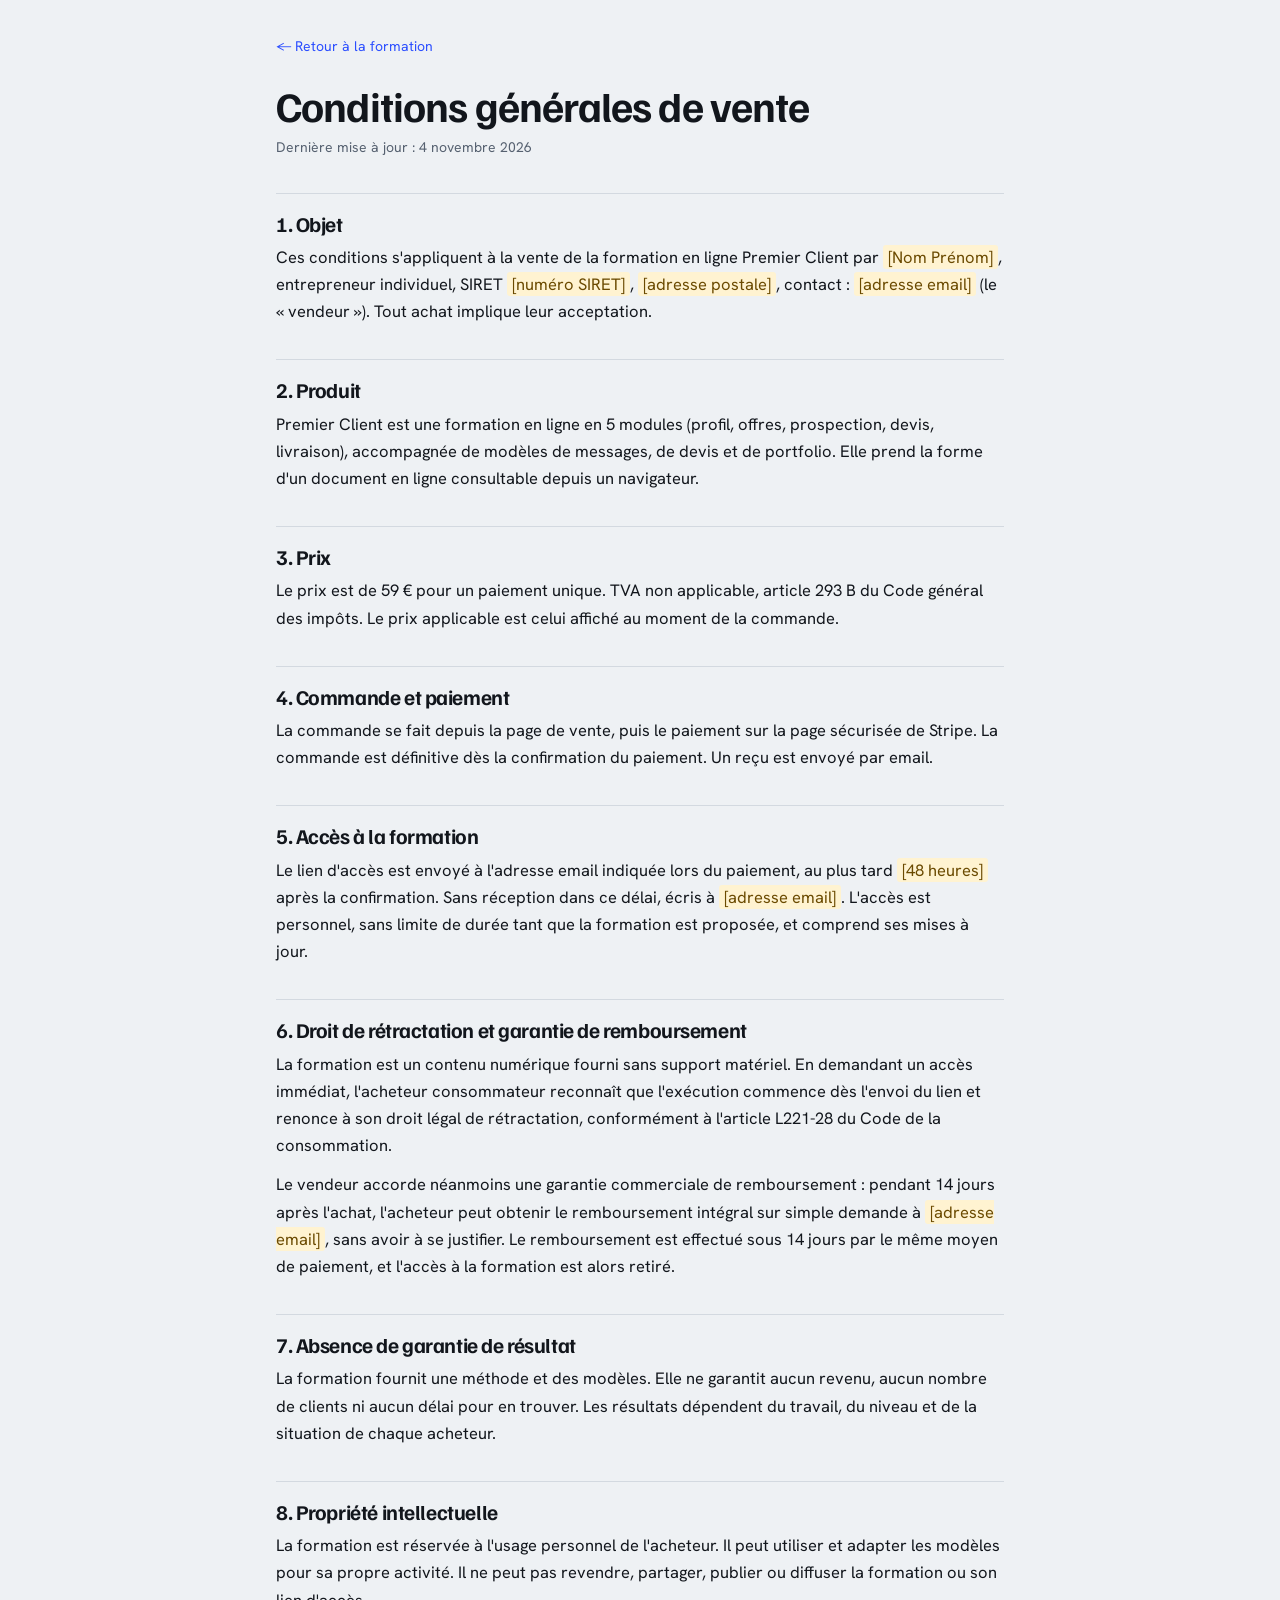
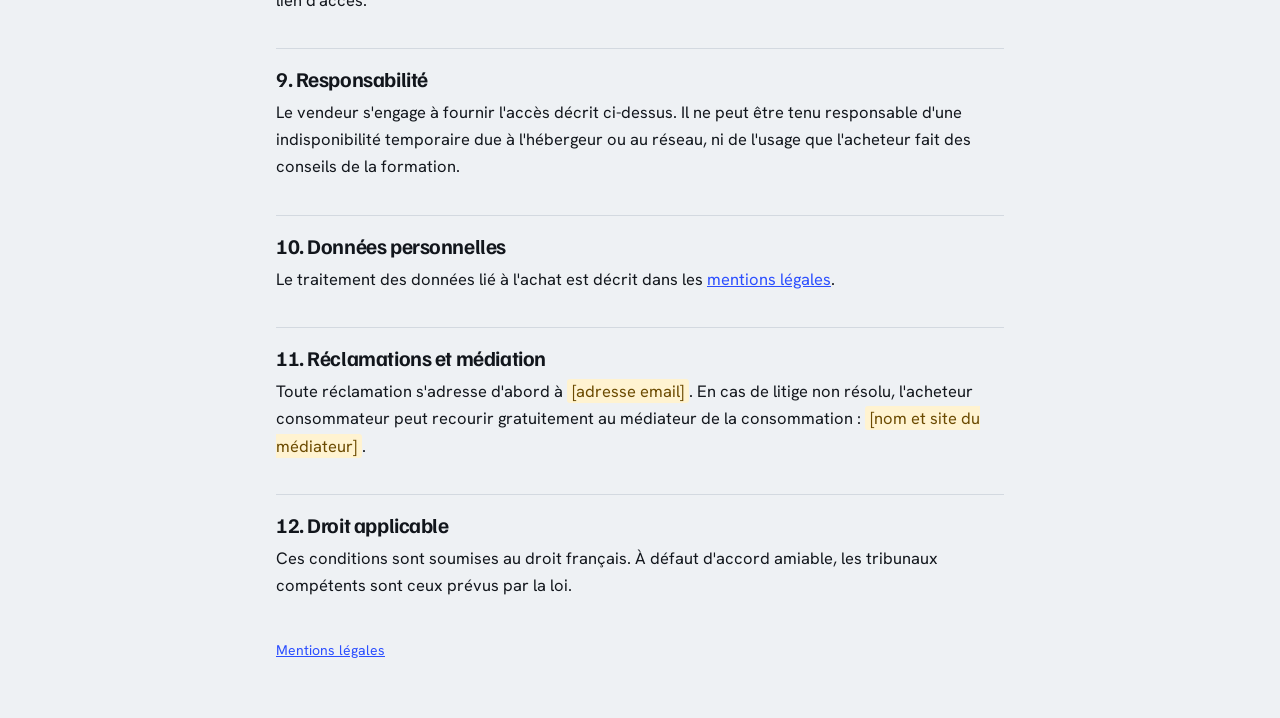
==== cgv.html @ bb44e618 "Ajoute mentions légales, CGV et liens en pied de page Co-Authored-By: Claude Opus 5.5 <noreply@anthr" ====
<!doctype html>
<html lang="fr">
<head>
<meta charset="utf-8">
<meta name="viewport" content="width=device-width, initial-scale=1, viewport-fit=cover">
<title>Conditions générales de vente · Premier Client</title>
<link rel="preconnect" href="https://fonts.googleapis.com">
<link rel="preconnect" href="https://fonts.gstatic.com" crossorigin>
<link rel="stylesheet" href="https://fonts.googleapis.com/css2?family=Familjen+Grotesk:wght@600;700&family=Hanken+Grotesk:wght@400;600&display=swap">
<link rel="stylesheet" href="legal.css">
</head>
<body>
<main class="wrap">
  <a class="back" href="./">← Retour à la formation</a>
  <h1>Conditions générales de vente</h1>
  <p class="updated">Dernière mise à jour : 4 novembre 2026</p>

  <h2>1. Objet</h2>
  <p>Ces conditions s'appliquent à la vente de la formation en ligne Premier Client par <span class="todo">[Nom Prénom]</span>, entrepreneur individuel, SIRET <span class="todo">[numéro SIRET]</span>, <span class="todo">[adresse postale]</span>, contact : <span class="todo">[adresse email]</span> (le « vendeur »). Tout achat implique leur acceptation.</p>

  <h2>2. Produit</h2>
  <p>Premier Client est une formation en ligne en 5 modules (profil, offres, prospection, devis, livraison), accompagnée de modèles de messages, de devis et de portfolio. Elle prend la forme d'un document en ligne consultable depuis un navigateur.</p>

  <h2>3. Prix</h2>
  <p>Le prix est de 59 € pour un paiement unique. TVA non applicable, article 293 B du Code général des impôts. Le prix applicable est celui affiché au moment de la commande.</p>

  <h2>4. Commande et paiement</h2>
  <p>La commande se fait depuis la page de vente, puis le paiement sur la page sécurisée de Stripe. La commande est définitive dès la confirmation du paiement. Un reçu est envoyé par email.</p>

  <h2>5. Accès à la formation</h2>
  <p>Le lien d'accès est envoyé à l'adresse email indiquée lors du paiement, au plus tard <span class="todo">[48 heures]</span> après la confirmation. Sans réception dans ce délai, écris à <span class="todo">[adresse email]</span>. L'accès est personnel, sans limite de durée tant que la formation est proposée, et comprend ses mises à jour.</p>

  <h2>6. Droit de rétractation et garantie de remboursement</h2>
  <p>La formation est un contenu numérique fourni sans support matériel. En demandant un accès immédiat, l'acheteur consommateur reconnaît que l'exécution commence dès l'envoi du lien et renonce à son droit légal de rétractation, conformément à l'article L221-28 du Code de la consommation.</p>
  <p>Le vendeur accorde néanmoins une garantie commerciale de remboursement : pendant 14 jours après l'achat, l'acheteur peut obtenir le remboursement intégral sur simple demande à <span class="todo">[adresse email]</span>, sans avoir à se justifier. Le remboursement est effectué sous 14 jours par le même moyen de paiement, et l'accès à la formation est alors retiré.</p>

  <h2>7. Absence de garantie de résultat</h2>
  <p>La formation fournit une méthode et des modèles. Elle ne garantit aucun revenu, aucun nombre de clients ni aucun délai pour en trouver. Les résultats dépendent du travail, du niveau et de la situation de chaque acheteur.</p>

  <h2>8. Propriété intellectuelle</h2>
  <p>La formation est réservée à l'usage personnel de l'acheteur. Il peut utiliser et adapter les modèles pour sa propre activité. Il ne peut pas revendre, partager, publier ou diffuser la formation ou son lien d'accès.</p>

  <h2>9. Responsabilité</h2>
  <p>Le vendeur s'engage à fournir l'accès décrit ci-dessus. Il ne peut être tenu responsable d'une indisponibilité temporaire due à l'hébergeur ou au réseau, ni de l'usage que l'acheteur fait des conseils de la formation.</p>

  <h2>10. Données personnelles</h2>
  <p>Le traitement des données lié à l'achat est décrit dans les <a href="mentions-legales.html">mentions légales</a>.</p>

  <h2>11. Réclamations et médiation</h2>
  <p>Toute réclamation s'adresse d'abord à <span class="todo">[adresse email]</span>. En cas de litige non résolu, l'acheteur consommateur peut recourir gratuitement au médiateur de la consommation : <span class="todo">[nom et site du médiateur]</span>.</p>

  <h2>12. Droit applicable</h2>
  <p>Ces conditions sont soumises au droit français. À défaut d'accord amiable, les tribunaux compétents sont ceux prévus par la loi.</p>

  <footer><a href="mentions-legales.html">Mentions légales</a></footer>
</main>
</body>
</html>
---- legal.css ----
:root {
  --bg: #eef1f4; --surface: #ffffff; --fg: #12161c; --muted: #566170;
  --line: #d3d9e0; --accent: #2b4eff; --todo-bg: #fff3d1; --todo-fg: #6b4a00;
  --display: "Familjen Grotesk", "Helvetica Neue", Arial, sans-serif;
  --body: "Hanken Grotesk", system-ui, -apple-system, "Segoe UI", sans-serif;
  color-scheme: light dark;
}
@media (prefers-color-scheme: dark) {
  :root {
    --bg: #0e1218; --surface: #161c25; --fg: #e9edf3; --muted: #9aa5b4;
    --line: #2a3340; --accent: #7a93ff; --todo-bg: #3a2f10; --todo-fg: #f2d38a;
  }
}
* { box-sizing: border-box; }
body {
  margin: 0; background: var(--bg); color: var(--fg);
  font-family: var(--body); font-size: 16.5px; line-height: 1.65;
}
.wrap {
  max-width: 760px; margin: 0 auto; padding-block: 32px 56px;
  padding-left: max(16px, env(safe-area-inset-left, 0px));
  padding-right: max(16px, env(safe-area-inset-right, 0px));
}
a { color: var(--accent); }
.back { font-size: 14px; text-decoration: none; }
h1, h2 { font-family: var(--display); letter-spacing: -0.02em; line-height: 1.15; text-wrap: balance; }
h1 { font-size: clamp(30px, 5vw, 42px); margin: 22px 0 6px; }
h2 { font-size: 21px; margin: 34px 0 8px; padding-top: 18px; border-top: 1px solid var(--line); }
p, ul { margin: 0 0 12px; }
.updated { color: var(--muted); font-size: 14px; }
.todo { background: var(--todo-bg); color: var(--todo-fg); padding: 1px 5px; border-radius: 3px; }
footer { margin-top: 40px; font-size: 14px; color: var(--muted); }
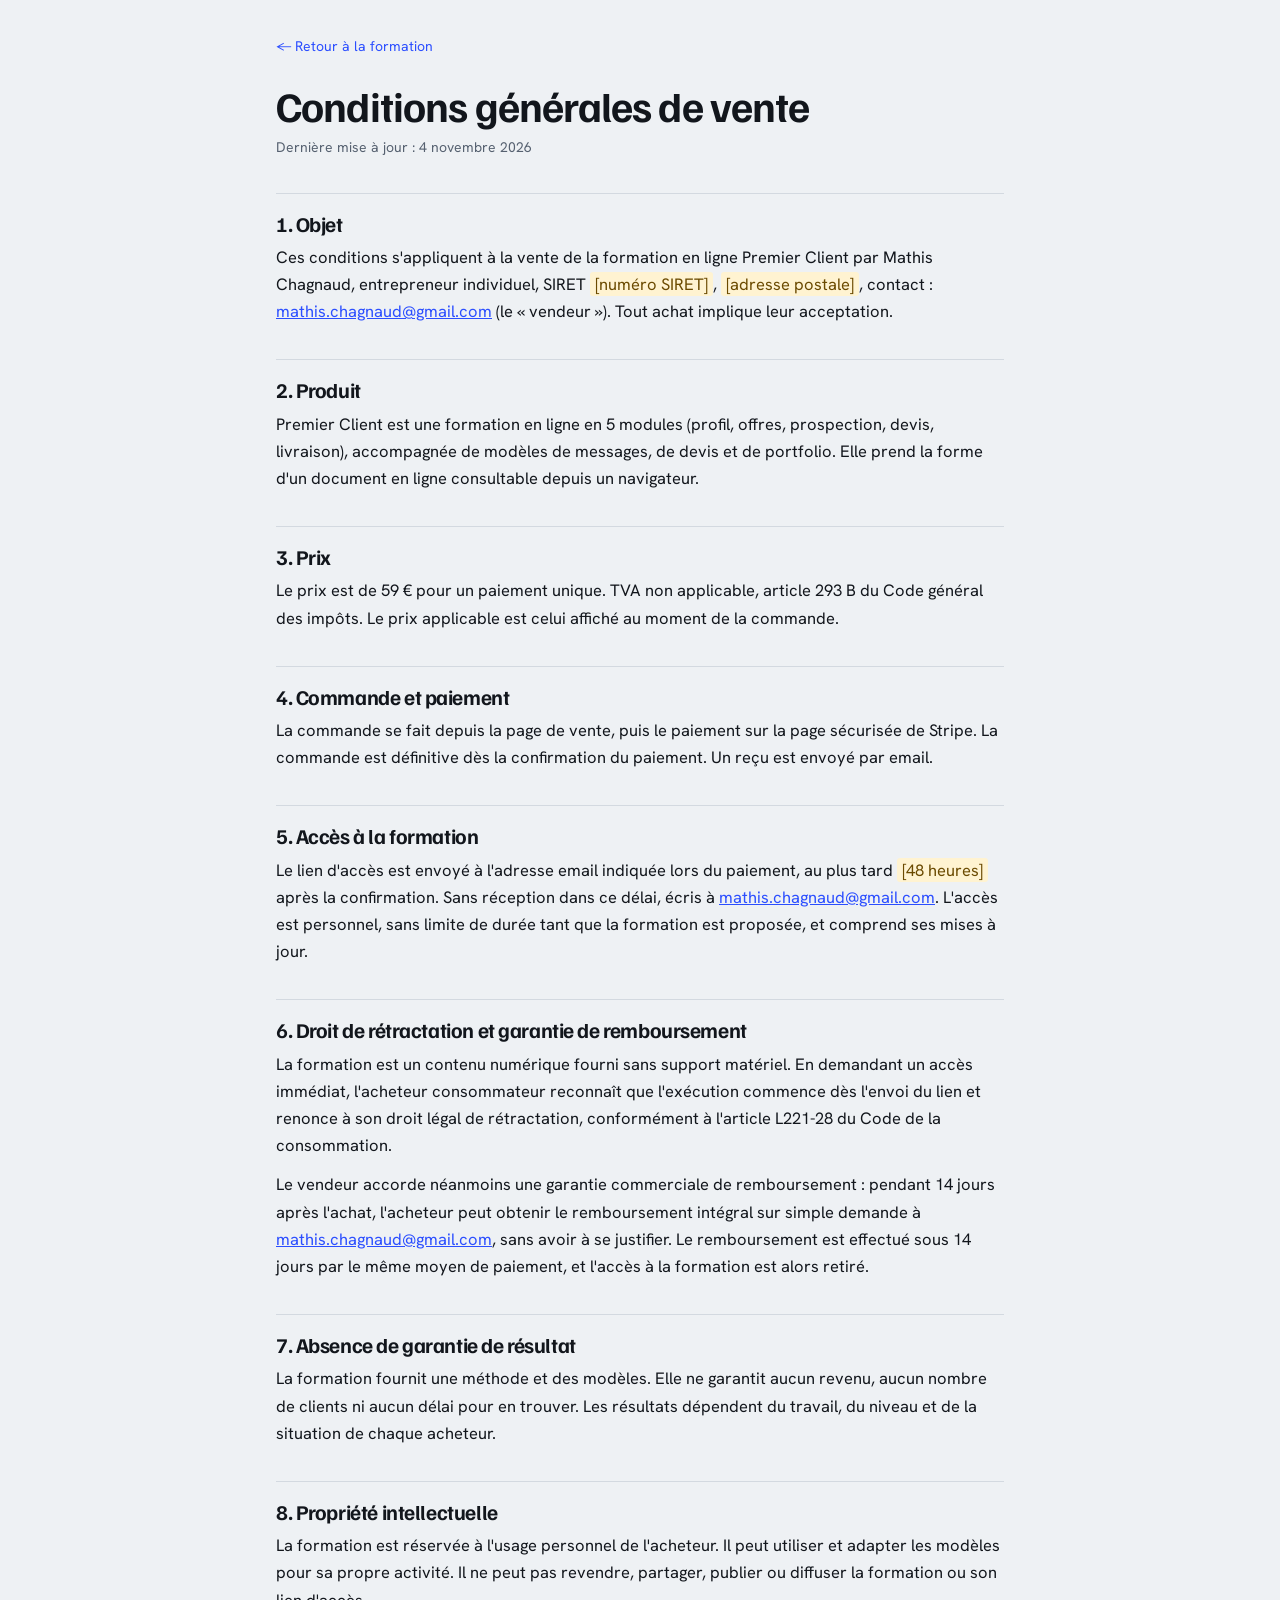
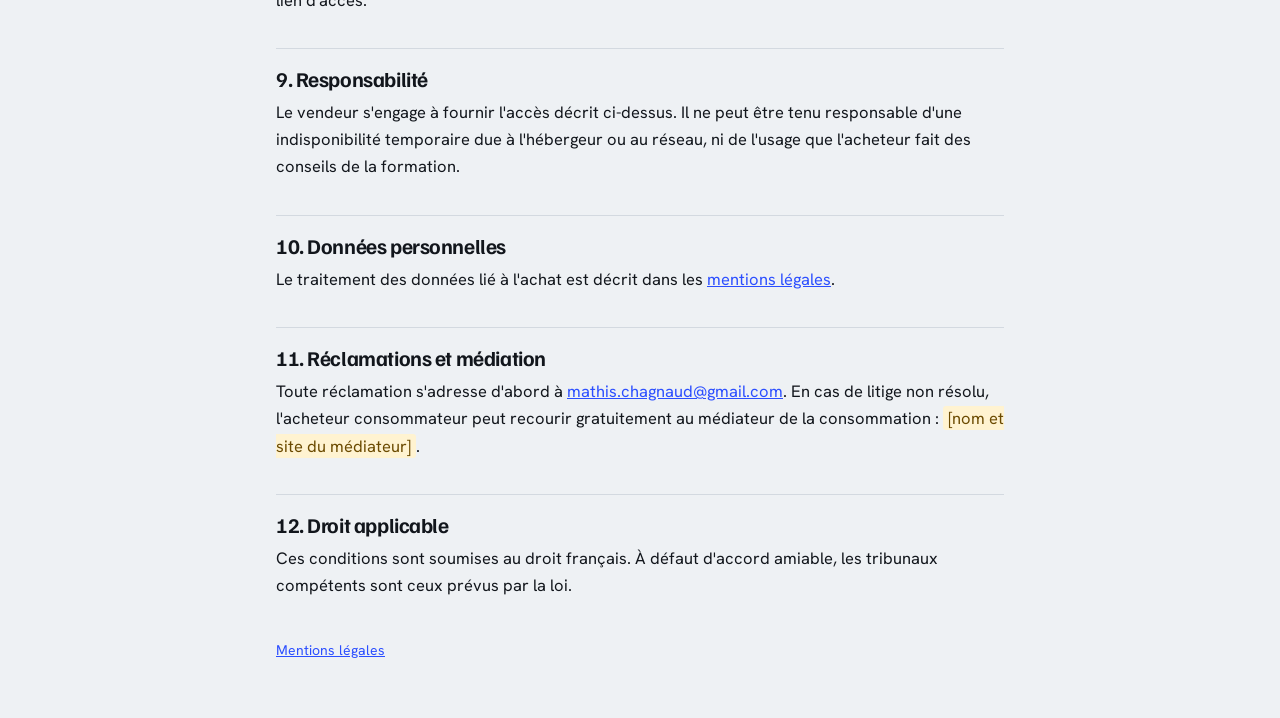
==== commit 48174afb: "Complète le nom et l'email dans les pages légales Co-Authored-By: Claude Opus 5.5 <noreply@anthropic" ====
--- a/cgv.html
+++ b/cgv.html
@@ -16,7 +16,7 @@
   <p class="updated">Dernière mise à jour : 4 novembre 2026</p>
 
   <h2>1. Objet</h2>
-  <p>Ces conditions s'appliquent à la vente de la formation en ligne Premier Client par <span class="todo">[Nom Prénom]</span>, entrepreneur individuel, SIRET <span class="todo">[numéro SIRET]</span>, <span class="todo">[adresse postale]</span>, contact : <span class="todo">[adresse email]</span> (le « vendeur »). Tout achat implique leur acceptation.</p>
+  <p>Ces conditions s'appliquent à la vente de la formation en ligne Premier Client par Mathis Chagnaud, entrepreneur individuel, SIRET <span class="todo">[numéro SIRET]</span>, <span class="todo">[adresse postale]</span>, contact : <a href="mailto:mathis.chagnaud@gmail.com">mathis.chagnaud@gmail.com</a> (le « vendeur »). Tout achat implique leur acceptation.</p>
 
   <h2>2. Produit</h2>
   <p>Premier Client est une formation en ligne en 5 modules (profil, offres, prospection, devis, livraison), accompagnée de modèles de messages, de devis et de portfolio. Elle prend la forme d'un document en ligne consultable depuis un navigateur.</p>
@@ -28,11 +28,11 @@
   <p>La commande se fait depuis la page de vente, puis le paiement sur la page sécurisée de Stripe. La commande est définitive dès la confirmation du paiement. Un reçu est envoyé par email.</p>
 
   <h2>5. Accès à la formation</h2>
-  <p>Le lien d'accès est envoyé à l'adresse email indiquée lors du paiement, au plus tard <span class="todo">[48 heures]</span> après la confirmation. Sans réception dans ce délai, écris à <span class="todo">[adresse email]</span>. L'accès est personnel, sans limite de durée tant que la formation est proposée, et comprend ses mises à jour.</p>
+  <p>Le lien d'accès est envoyé à l'adresse email indiquée lors du paiement, au plus tard <span class="todo">[48 heures]</span> après la confirmation. Sans réception dans ce délai, écris à <a href="mailto:mathis.chagnaud@gmail.com">mathis.chagnaud@gmail.com</a>. L'accès est personnel, sans limite de durée tant que la formation est proposée, et comprend ses mises à jour.</p>
 
   <h2>6. Droit de rétractation et garantie de remboursement</h2>
   <p>La formation est un contenu numérique fourni sans support matériel. En demandant un accès immédiat, l'acheteur consommateur reconnaît que l'exécution commence dès l'envoi du lien et renonce à son droit légal de rétractation, conformément à l'article L221-28 du Code de la consommation.</p>
-  <p>Le vendeur accorde néanmoins une garantie commerciale de remboursement : pendant 14 jours après l'achat, l'acheteur peut obtenir le remboursement intégral sur simple demande à <span class="todo">[adresse email]</span>, sans avoir à se justifier. Le remboursement est effectué sous 14 jours par le même moyen de paiement, et l'accès à la formation est alors retiré.</p>
+  <p>Le vendeur accorde néanmoins une garantie commerciale de remboursement : pendant 14 jours après l'achat, l'acheteur peut obtenir le remboursement intégral sur simple demande à <a href="mailto:mathis.chagnaud@gmail.com">mathis.chagnaud@gmail.com</a>, sans avoir à se justifier. Le remboursement est effectué sous 14 jours par le même moyen de paiement, et l'accès à la formation est alors retiré.</p>
 
   <h2>7. Absence de garantie de résultat</h2>
   <p>La formation fournit une méthode et des modèles. Elle ne garantit aucun revenu, aucun nombre de clients ni aucun délai pour en trouver. Les résultats dépendent du travail, du niveau et de la situation de chaque acheteur.</p>
@@ -47,7 +47,7 @@
   <p>Le traitement des données lié à l'achat est décrit dans les <a href="mentions-legales.html">mentions légales</a>.</p>
 
   <h2>11. Réclamations et médiation</h2>
-  <p>Toute réclamation s'adresse d'abord à <span class="todo">[adresse email]</span>. En cas de litige non résolu, l'acheteur consommateur peut recourir gratuitement au médiateur de la consommation : <span class="todo">[nom et site du médiateur]</span>.</p>
+  <p>Toute réclamation s'adresse d'abord à <a href="mailto:mathis.chagnaud@gmail.com">mathis.chagnaud@gmail.com</a>. En cas de litige non résolu, l'acheteur consommateur peut recourir gratuitement au médiateur de la consommation : <span class="todo">[nom et site du médiateur]</span>.</p>
 
   <h2>12. Droit applicable</h2>
   <p>Ces conditions sont soumises au droit français. À défaut d'accord amiable, les tribunaux compétents sont ceux prévus par la loi.</p>
